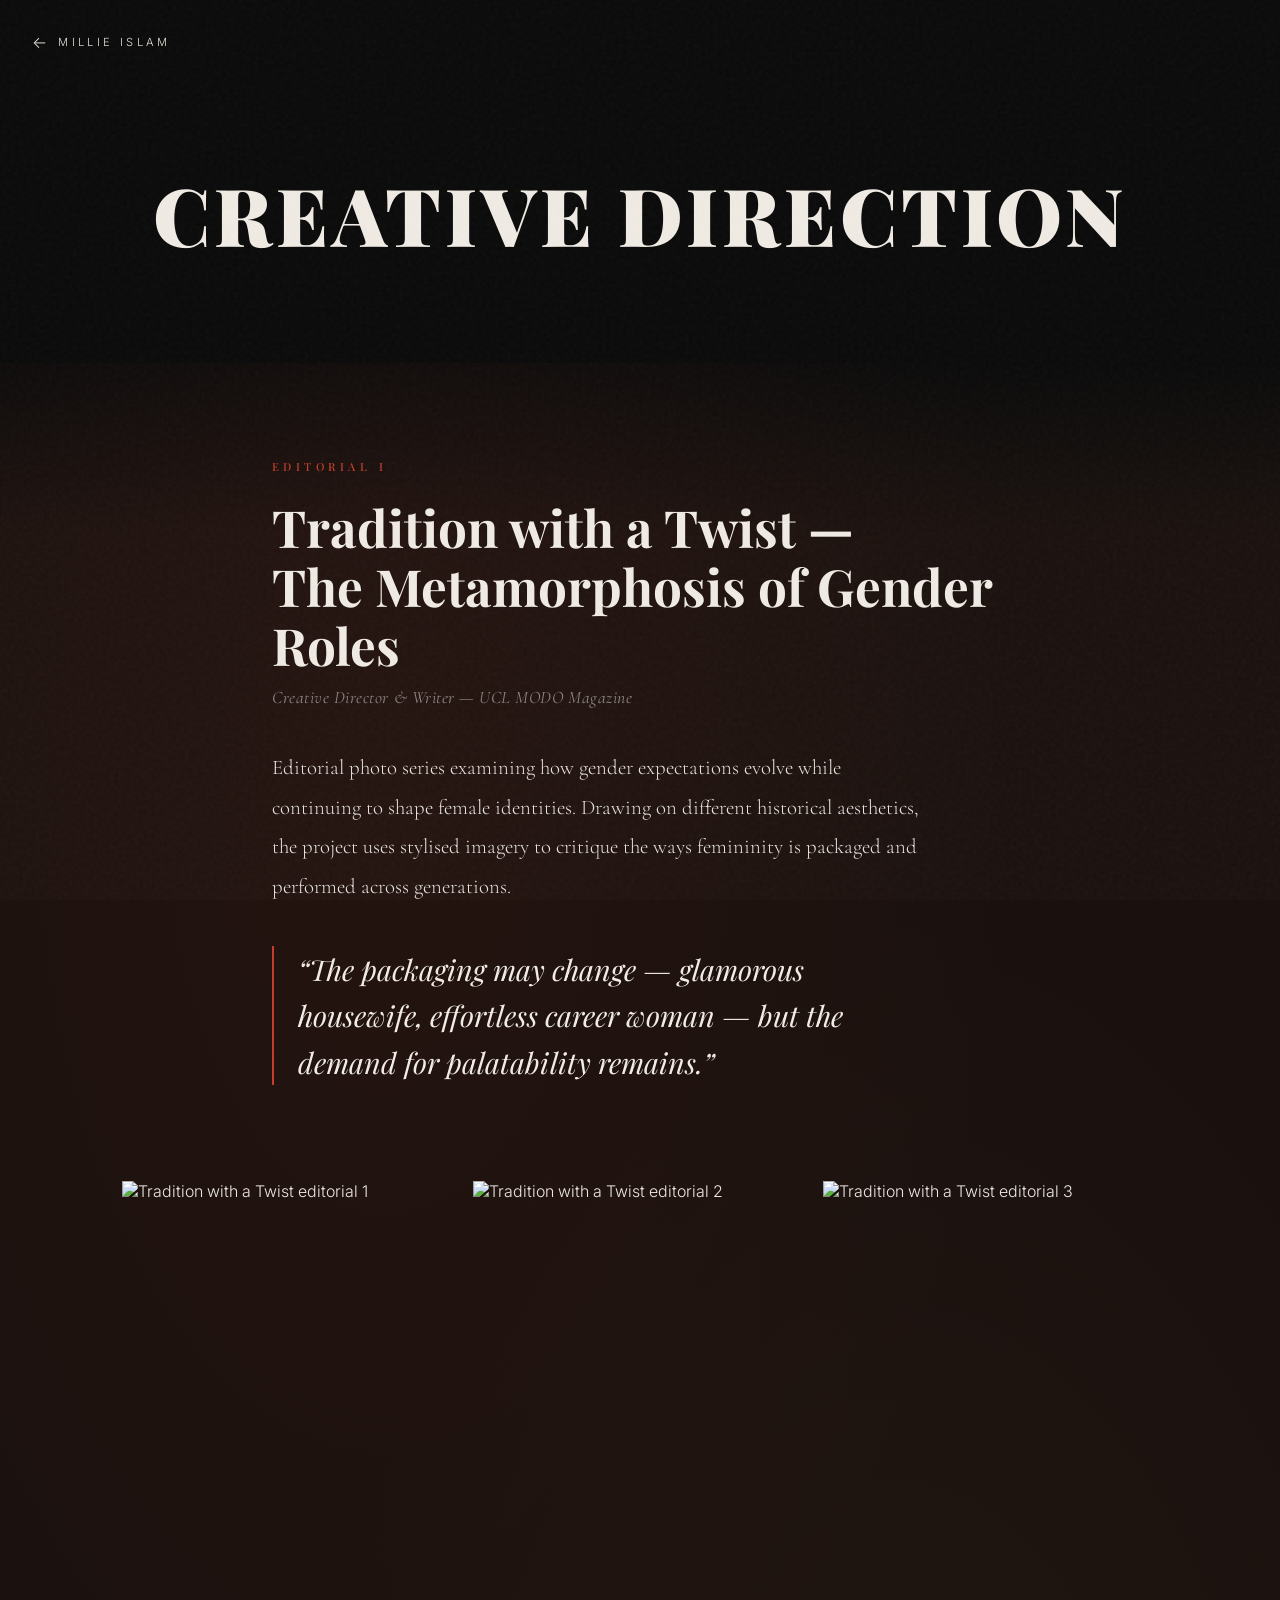
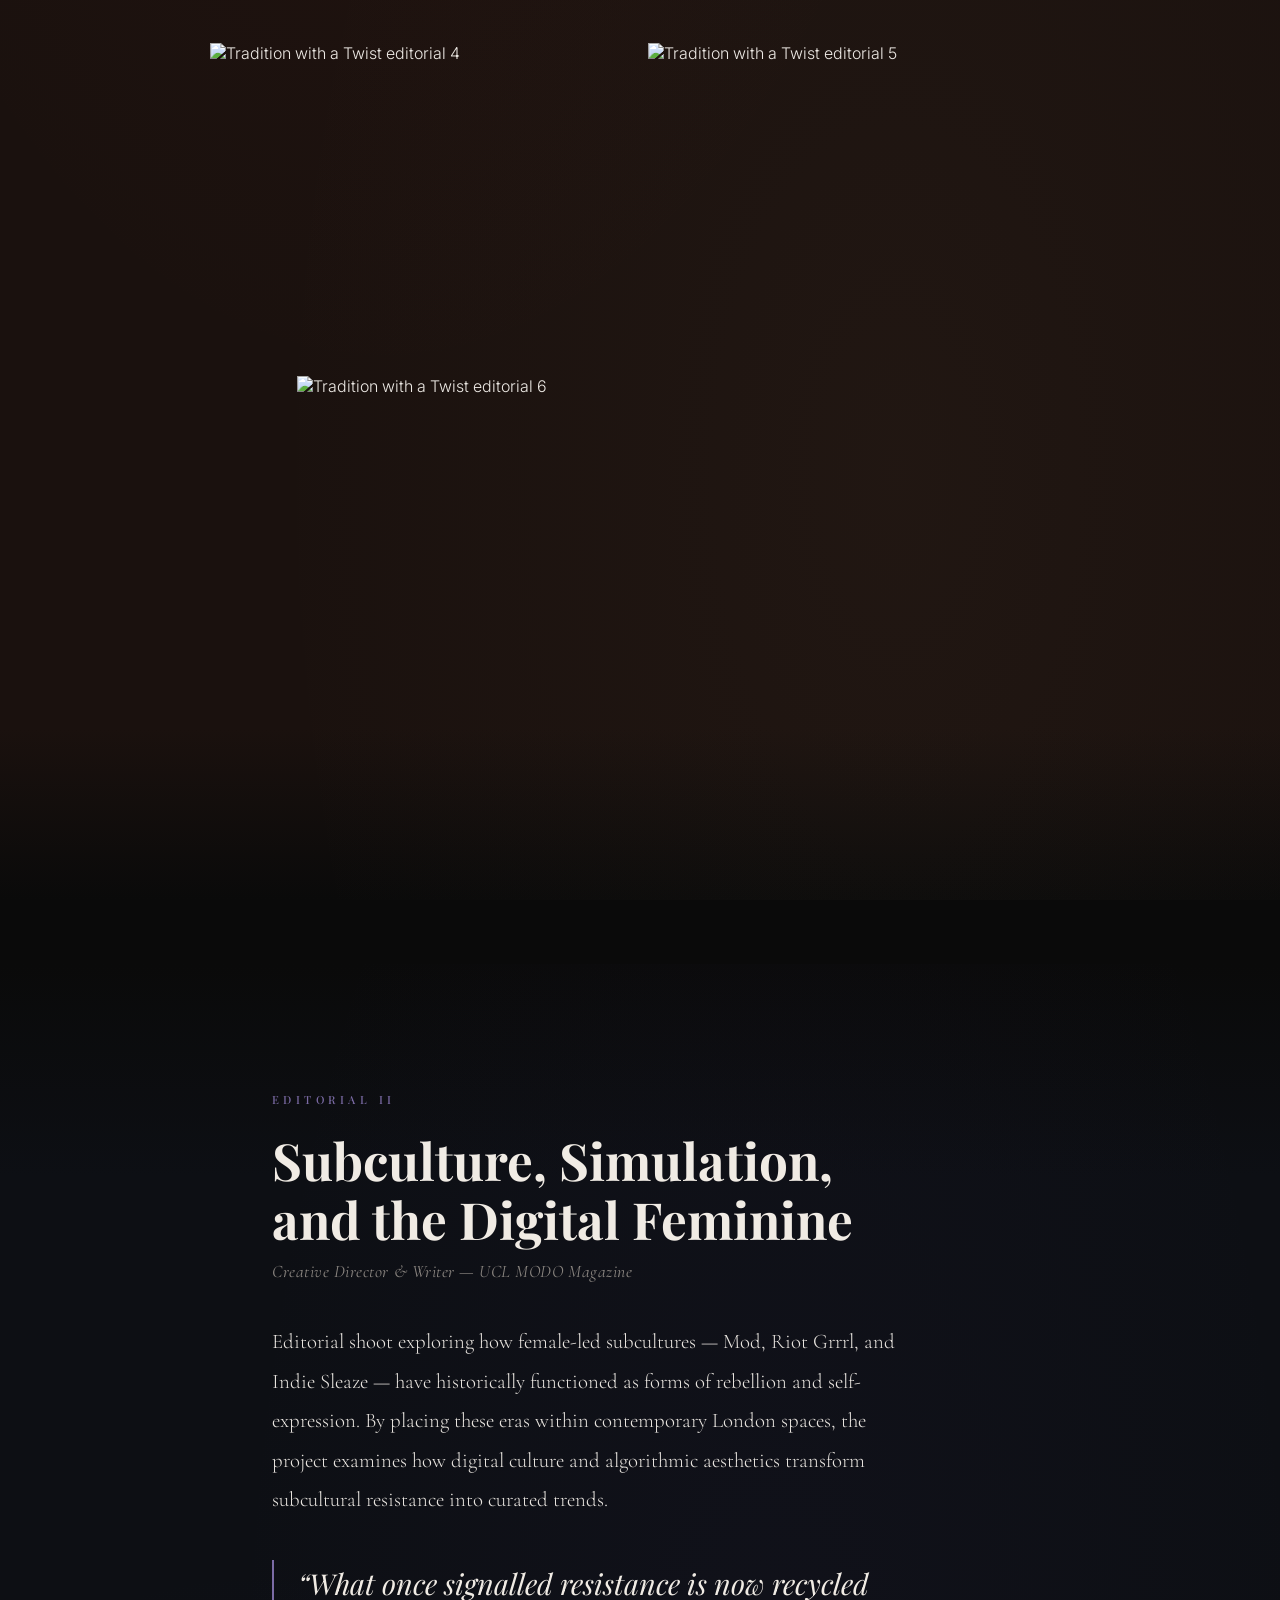
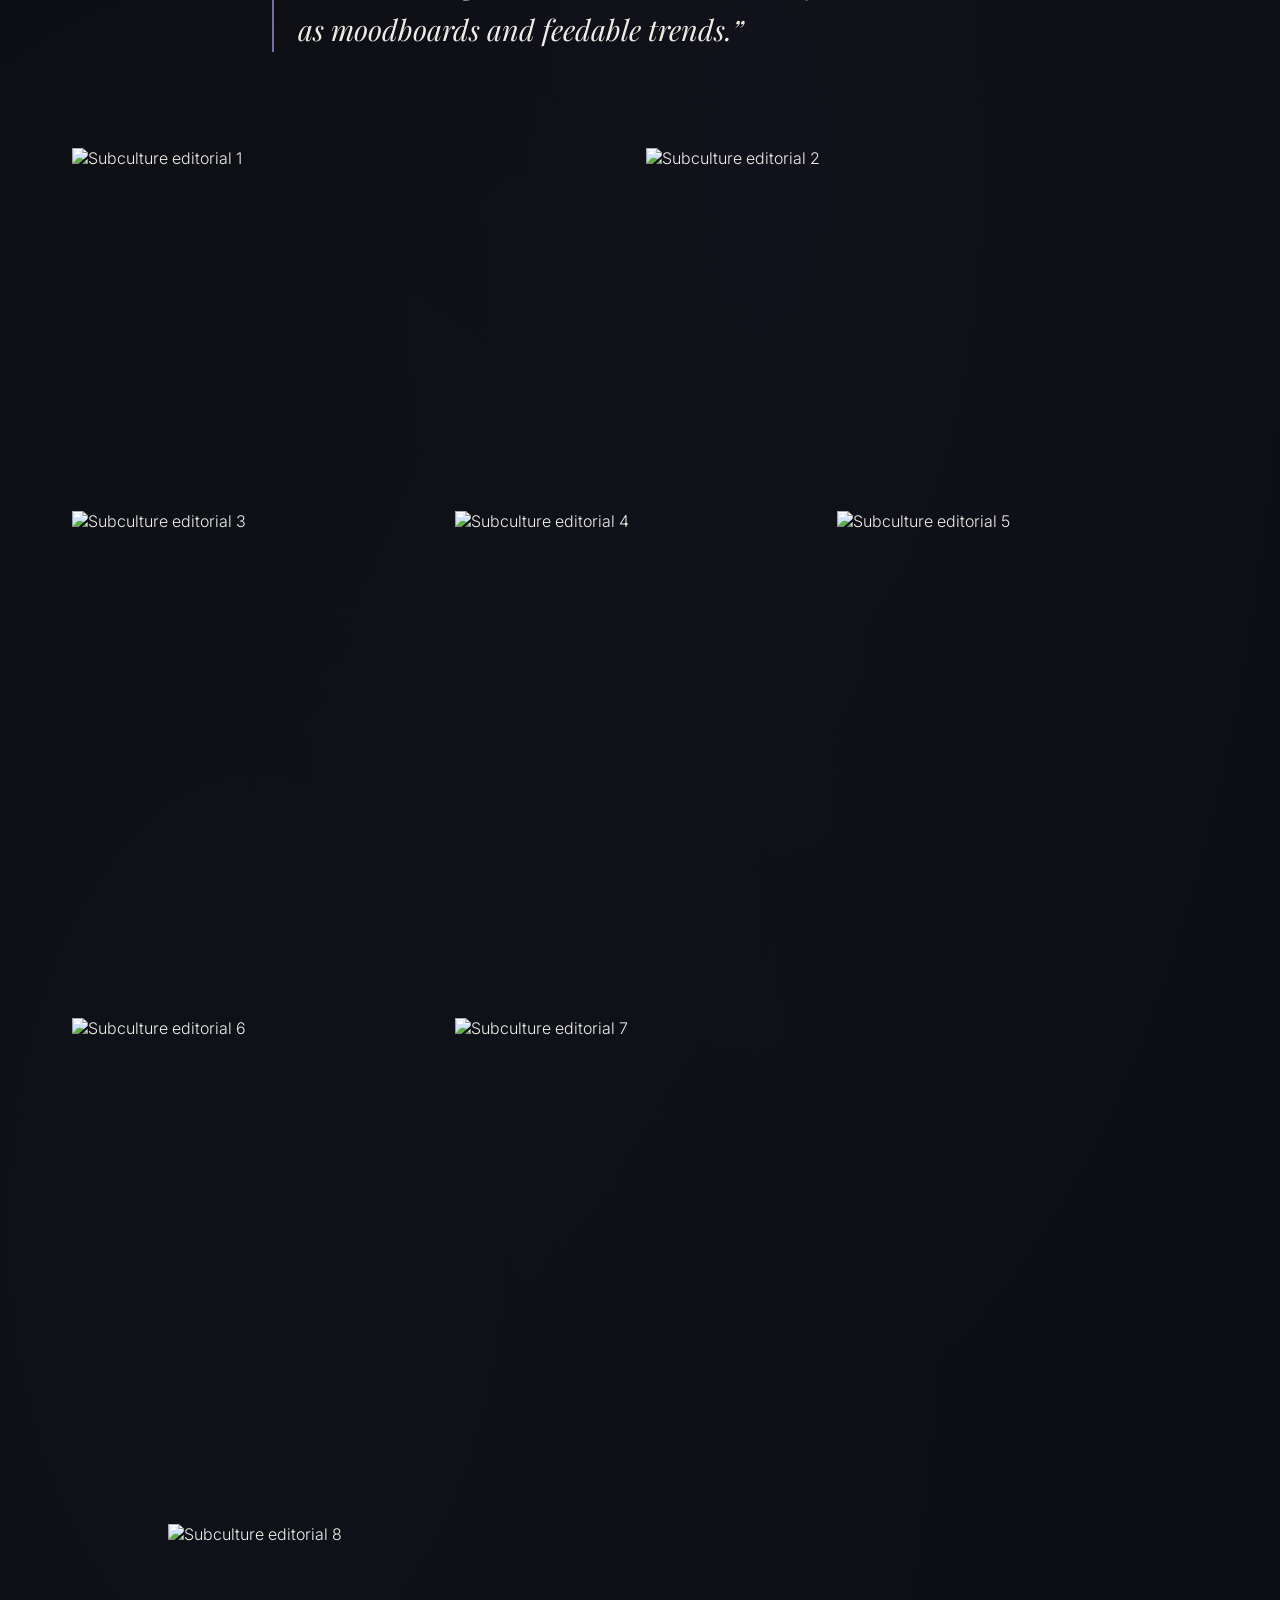
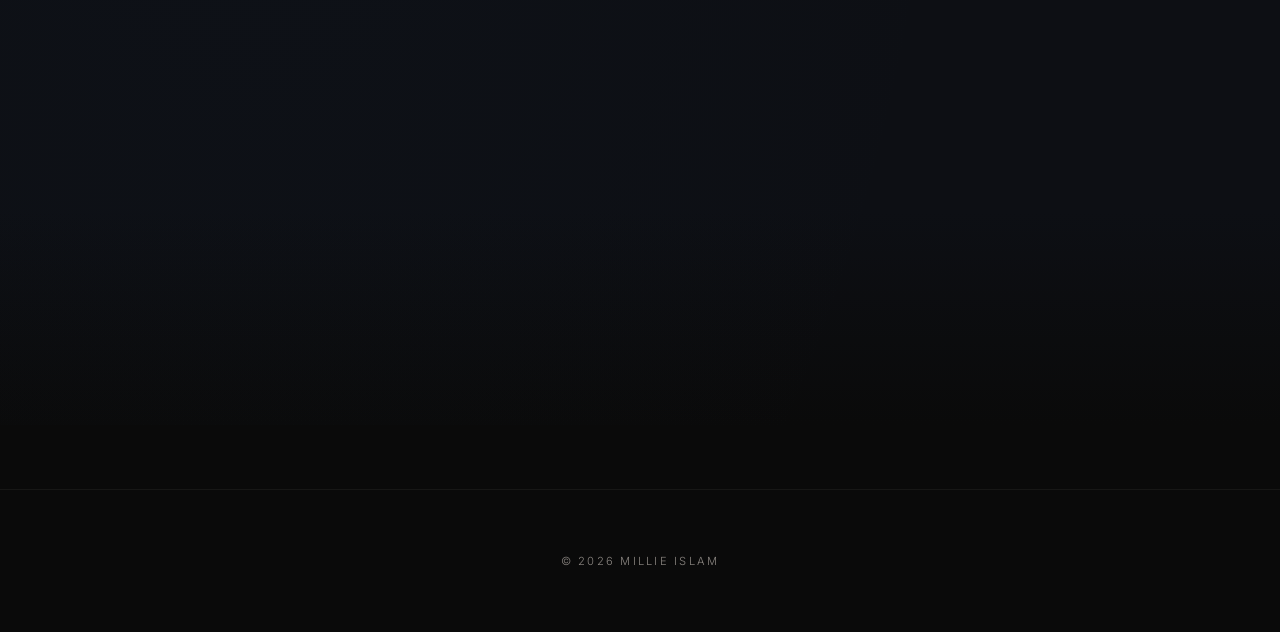
==== creative.html @ 7f994f47 "Add files via upload" ====
<!DOCTYPE html>
<html lang="en">
<head>
<meta charset="UTF-8">
<meta name="viewport" content="width=device-width, initial-scale=1.0">
<title>Creative Direction — Millie Islam</title>
<link href="https://fonts.googleapis.com/css2?family=Playfair+Display:ital,wght@0,400;0,700;0,900;1,400;1,700&family=Inter:wght@300;400;500&family=Cormorant+Garamond:ital,wght@0,300;0,400;0,600;1,300;1,400&display=swap" rel="stylesheet">
<style>
*, *::before, *::after { margin: 0; padding: 0; box-sizing: border-box; }

:root {
  --bg: #0a0a0a;
  --text: #e8e4df;
  --text-muted: #8a8580;
  --accent: #c43e2a;
  --cream: #f0ebe4;
}

body {
  background: var(--bg);
  color: var(--text);
  font-family: 'Inter', sans-serif;
  font-weight: 300;
  -webkit-font-smoothing: antialiased;
  overflow-x: hidden;
}

body::after {
  content: '';
  position: fixed;
  inset: 0;
  background-image: url("data:image/svg+xml,%3Csvg viewBox='0 0 256 256' xmlns='http://www.w3.org/2000/svg'%3E%3Cfilter id='n'%3E%3CfeTurbulence type='fractalNoise' baseFrequency='0.85' numOctaves='4' stitchTiles='stitch'/%3E%3C/filter%3E%3Crect width='100%25' height='100%25' filter='url(%23n)' opacity='0.04'/%3E%3C/svg%3E");
  pointer-events: none;
  z-index: 9999;
}

/* BACK NAV */
.back-nav {
  position: fixed;
  top: 2rem;
  left: 2rem;
  z-index: 100;
  mix-blend-mode: difference;
}

.back-nav a {
  font-size: 0.7rem;
  letter-spacing: 0.3em;
  text-transform: uppercase;
  color: var(--cream);
  text-decoration: none;
  transition: color 0.3s;
  display: flex;
  align-items: center;
  gap: 0.5rem;
}

.back-nav a:hover { color: var(--accent); }

.back-nav a::before { content: '←'; font-size: 1rem; }

/* PAGE HEADER */
.page-header {
  padding: 10rem 2rem 6rem;
  text-align: center;
}

.page-header h1 {
  font-family: 'Playfair Display', serif;
  font-size: clamp(2.5rem, 7vw, 5rem);
  font-weight: 900;
  text-transform: uppercase;
  letter-spacing: 0.05em;
  color: var(--cream);
}

/* ==================== */
/* SHOOT 1 — WARM TONES */
/* ==================== */
.shoot-1 {
  position: relative;
  background: linear-gradient(180deg, var(--bg) 0%, #1a110e 8%, #1a110e 92%, var(--bg) 100%);
  padding: 6rem 0;
}

.shoot-1::before {
  content: '';
  position: absolute;
  inset: 0;
  background: radial-gradient(ellipse at 30% 20%, rgba(196,62,42,0.06) 0%, transparent 50%),
              radial-gradient(ellipse at 70% 80%, rgba(200,160,120,0.04) 0%, transparent 50%);
  pointer-events: none;
}

.shoot-header {
  max-width: 800px;
  margin: 0 auto;
  padding: 0 2rem 4rem;
  position: relative;
}

.shoot-number {
  font-family: 'Playfair Display', serif;
  font-size: 0.7rem;
  letter-spacing: 0.4em;
  text-transform: uppercase;
  color: var(--accent);
  margin-bottom: 1.5rem;
  font-weight: 500;
}

.shoot-title {
  font-family: 'Playfair Display', serif;
  font-size: clamp(2rem, 5vw, 3.2rem);
  font-weight: 700;
  line-height: 1.15;
  color: var(--cream);
  margin-bottom: 0.8rem;
}

.shoot-subtitle {
  font-family: 'Cormorant Garamond', serif;
  font-size: 1.1rem;
  font-weight: 400;
  font-style: italic;
  color: var(--text-muted);
  margin-bottom: 2.5rem;
  letter-spacing: 0.03em;
}

.shoot-desc {
  font-family: 'Cormorant Garamond', serif;
  font-size: clamp(1.1rem, 1.8vw, 1.3rem);
  line-height: 1.9;
  font-weight: 300;
  color: var(--text);
  max-width: 650px;
}

.shoot-quote {
  font-family: 'Playfair Display', serif;
  font-size: clamp(1.3rem, 2.5vw, 1.8rem);
  font-style: italic;
  line-height: 1.6;
  color: var(--cream);
  max-width: 600px;
  margin-top: 2.5rem;
  padding-left: 1.5rem;
  border-left: 2px solid var(--accent);
}

/* SHOOT 1 GALLERY — editorial grid, warm feel */
.gallery-1 {
  max-width: 1100px;
  margin: 0 auto;
  padding: 2rem 2rem 0;
  display: grid;
  grid-template-columns: repeat(12, 1fr);
  grid-template-rows: auto;
  gap: 1rem;
  position: relative;
}

.gallery-1 .img-wrap {
  overflow: hidden;
  position: relative;
}

.gallery-1 .img-wrap img {
  width: 100%;
  height: 100%;
  object-fit: cover;
  display: block;
  filter: contrast(1.05) saturate(0.9);
  transition: transform 0.8s cubic-bezier(0.16, 1, 0.3, 1);
}

.gallery-1 .img-wrap:hover img {
  transform: scale(1.03);
}

/* 3-2-1 layout: top row 3 images, middle 2, bottom 1 full width */
.gallery-1 .g1-1 { grid-column: 1 / 5; grid-row: 1; aspect-ratio: 3/4; }
.gallery-1 .g1-2 { grid-column: 5 / 9; grid-row: 1; aspect-ratio: 3/4; }
.gallery-1 .g1-3 { grid-column: 9 / 13; grid-row: 1; aspect-ratio: 3/4; }
.gallery-1 .g1-4 { grid-column: 2 / 7; grid-row: 2; aspect-ratio: 4/3; }
.gallery-1 .g1-5 { grid-column: 7 / 12; grid-row: 2; aspect-ratio: 4/3; }
.gallery-1 .g1-6 { grid-column: 3 / 11; grid-row: 3; aspect-ratio: 16/10; }


/* ====================== */
/* SHOOT 2 — COOL/STREET */
/* ====================== */
.shoot-2 {
  position: relative;
  background: linear-gradient(180deg, var(--bg) 0%, #0d0f14 8%, #0d0f14 92%, var(--bg) 100%);
  padding: 8rem 0 6rem;
  margin-top: 4rem;
}

.shoot-2::before {
  content: '';
  position: absolute;
  inset: 0;
  background: radial-gradient(ellipse at 60% 30%, rgba(80,60,140,0.05) 0%, transparent 50%),
              radial-gradient(ellipse at 20% 70%, rgba(40,80,120,0.04) 0%, transparent 50%);
  pointer-events: none;
}

.shoot-2 .shoot-number { color: #7b6ba5; }
.shoot-2 .shoot-quote { border-left-color: #7b6ba5; }

/* SHOOT 2 GALLERY — urban cinematic grid */
.gallery-2 {
  max-width: 1200px;
  margin: 0 auto;
  padding: 2rem 2rem 0;
  display: grid;
  grid-template-columns: repeat(12, 1fr);
  gap: 0.75rem;
  position: relative;
}

.gallery-2 .img-wrap {
  overflow: hidden;
  position: relative;
}

.gallery-2 .img-wrap img {
  width: 100%;
  height: 100%;
  object-fit: cover;
  display: block;
  filter: contrast(1.1) saturate(0.85);
  transition: transform 0.8s cubic-bezier(0.16, 1, 0.3, 1), filter 0.5s;
}

.gallery-2 .img-wrap:hover img {
  transform: scale(1.03);
  filter: contrast(1.1) saturate(1);
}

/* Complex cinematic layout for 8 images */
.gallery-2 .g2-1 { grid-column: 1 / 7; grid-row: 1; aspect-ratio: 16/10; }
.gallery-2 .g2-2 { grid-column: 7 / 13; grid-row: 1; aspect-ratio: 16/10; }
.gallery-2 .g2-3 { grid-column: 1 / 5; grid-row: 2; aspect-ratio: 3/4; }
.gallery-2 .g2-4 { grid-column: 5 / 9; grid-row: 2; aspect-ratio: 3/4; }
.gallery-2 .g2-5 { grid-column: 9 / 13; grid-row: 2; aspect-ratio: 3/4; }
.gallery-2 .g2-6 { grid-column: 1 / 5; grid-row: 3; aspect-ratio: 3/4; }
.gallery-2 .g2-7 { grid-column: 5 / 13; grid-row: 3; aspect-ratio: 16/9; }
.gallery-2 .g2-8 { grid-column: 2 / 12; grid-row: 4; aspect-ratio: 21/9; }


/* FOOTER */
.footer {
  text-align: center;
  padding: 4rem 2rem;
  font-size: 0.7rem;
  letter-spacing: 0.2em;
  text-transform: uppercase;
  color: var(--text-muted);
  border-top: 1px solid rgba(232,228,223,0.06);
  margin-top: 4rem;
}

.footer a { color: var(--text-muted); text-decoration: none; }

/* RESPONSIVE */
@media (max-width: 768px) {
  .gallery-1 {
    grid-template-columns: 1fr 1fr;
    gap: 0.5rem;
  }
  .gallery-1 .g1-1 { grid-column: 1; grid-row: 1; }
  .gallery-1 .g1-2 { grid-column: 2; grid-row: 1; }
  .gallery-1 .g1-3 { grid-column: 1 / 3; grid-row: 2; aspect-ratio: 16/10; }
  .gallery-1 .g1-4 { grid-column: 1; grid-row: 3; }
  .gallery-1 .g1-5 { grid-column: 2; grid-row: 3; }
  .gallery-1 .g1-6 { grid-column: 1 / 3; grid-row: 4; }

  .gallery-2 {
    grid-template-columns: 1fr 1fr;
    gap: 0.5rem;
  }
  .gallery-2 .g2-1 { grid-column: 1 / 3; grid-row: 1; }
  .gallery-2 .g2-2 { grid-column: 1 / 3; grid-row: 2; }
  .gallery-2 .g2-3 { grid-column: 1; grid-row: 3; }
  .gallery-2 .g2-4 { grid-column: 2; grid-row: 3; }
  .gallery-2 .g2-5 { grid-column: 1; grid-row: 4; }
  .gallery-2 .g2-6 { grid-column: 2; grid-row: 4; }
  .gallery-2 .g2-7 { grid-column: 1 / 3; grid-row: 5; }
  .gallery-2 .g2-8 { grid-column: 1 / 3; grid-row: 6; }

  .page-header { padding: 7rem 1.5rem 4rem; }
  .shoot-header { padding: 0 1.5rem 3rem; }
}
</style>
</head>
<body>

<nav class="back-nav">
  <a href="index.html">Millie Islam</a>
</nav>

<section class="page-header">
  <h1>Creative Direction</h1>
</section>

<!-- ==================== SHOOT 1 ==================== -->
<section class="shoot-1">
  <div class="shoot-header">
    <div class="shoot-number">Editorial I</div>
    <h2 class="shoot-title">Tradition with a Twist &mdash;<br>The Metamorphosis of Gender Roles</h2>
    <div class="shoot-subtitle">Creative Director &amp; Writer &mdash; UCL MODO Magazine</div>
    <p class="shoot-desc">
      Editorial photo series examining how gender expectations evolve while continuing 
      to shape female identities. Drawing on different historical aesthetics, the project 
      uses stylised imagery to critique the ways femininity is packaged and performed 
      across generations.
    </p>
    <p class="shoot-quote">
      &ldquo;The packaging may change &mdash; glamorous housewife, effortless career woman &mdash; 
      but the demand for palatability remains.&rdquo;
    </p>
  </div>

  <div class="gallery-1">
    <div class="img-wrap g1-1"><img src="images/shoot1_1.jpg" alt="Tradition with a Twist editorial 1"></div>
    <div class="img-wrap g1-2"><img src="images/shoot1_2.jpg" alt="Tradition with a Twist editorial 2"></div>
    <div class="img-wrap g1-3"><img src="images/shoot1_3.jpg" alt="Tradition with a Twist editorial 3"></div>
    <div class="img-wrap g1-4"><img src="images/shoot1_4.jpg" alt="Tradition with a Twist editorial 4"></div>
    <div class="img-wrap g1-5"><img src="images/shoot1_5.jpg" alt="Tradition with a Twist editorial 5"></div>
    <div class="img-wrap g1-6"><img src="images/shoot1_6.jpg" alt="Tradition with a Twist editorial 6"></div>
  </div>
</section>

<!-- ==================== SHOOT 2 ==================== -->
<section class="shoot-2">
  <div class="shoot-header">
    <div class="shoot-number">Editorial II</div>
    <h2 class="shoot-title">Subculture, Simulation,<br>and the Digital Feminine</h2>
    <div class="shoot-subtitle">Creative Director &amp; Writer &mdash; UCL MODO Magazine</div>
    <p class="shoot-desc">
      Editorial shoot exploring how female-led subcultures &mdash; Mod, Riot Grrrl, and 
      Indie Sleaze &mdash; have historically functioned as forms of rebellion and self-expression. 
      By placing these eras within contemporary London spaces, the project examines how 
      digital culture and algorithmic aesthetics transform subcultural resistance into 
      curated trends.
    </p>
    <p class="shoot-quote">
      &ldquo;What once signalled resistance is now recycled as moodboards and feedable trends.&rdquo;
    </p>
  </div>

  <div class="gallery-2">
    <div class="img-wrap g2-1"><img src="images/shoot2_1.jpg" alt="Subculture editorial 1"></div>
    <div class="img-wrap g2-2"><img src="images/shoot2_2.jpg" alt="Subculture editorial 2"></div>
    <div class="img-wrap g2-3"><img src="images/shoot2_3.jpg" alt="Subculture editorial 3"></div>
    <div class="img-wrap g2-4"><img src="images/shoot2_4.jpg" alt="Subculture editorial 4"></div>
    <div class="img-wrap g2-5"><img src="images/shoot2_5.jpg" alt="Subculture editorial 5"></div>
    <div class="img-wrap g2-6"><img src="images/shoot2_6.jpg" alt="Subculture editorial 6"></div>
    <div class="img-wrap g2-7"><img src="images/shoot2_7.jpg" alt="Subculture editorial 7"></div>
    <div class="img-wrap g2-8"><img src="images/shoot2_8.jpg" alt="Subculture editorial 8"></div>
  </div>
</section>

<footer class="footer">
  <a href="index.html">&copy; 2026 Millie Islam</a>
</footer>

</body>
</html>
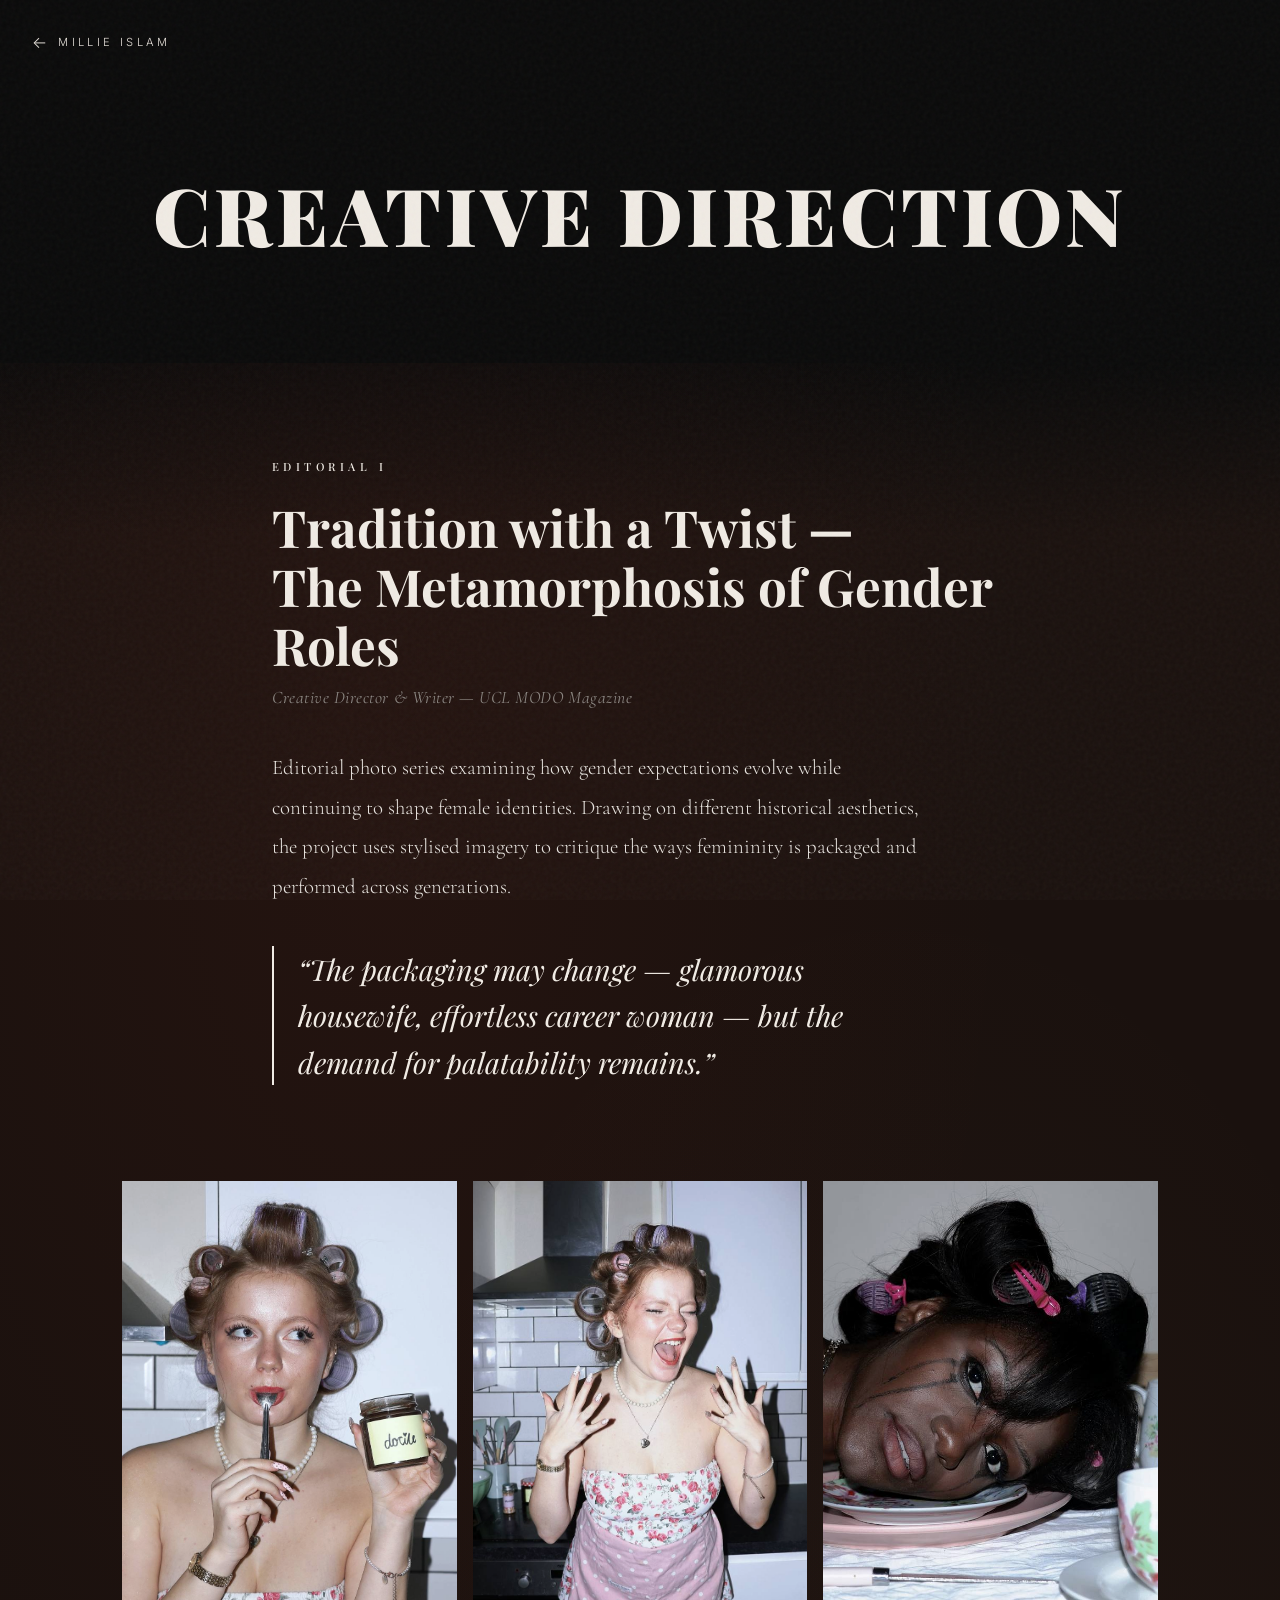
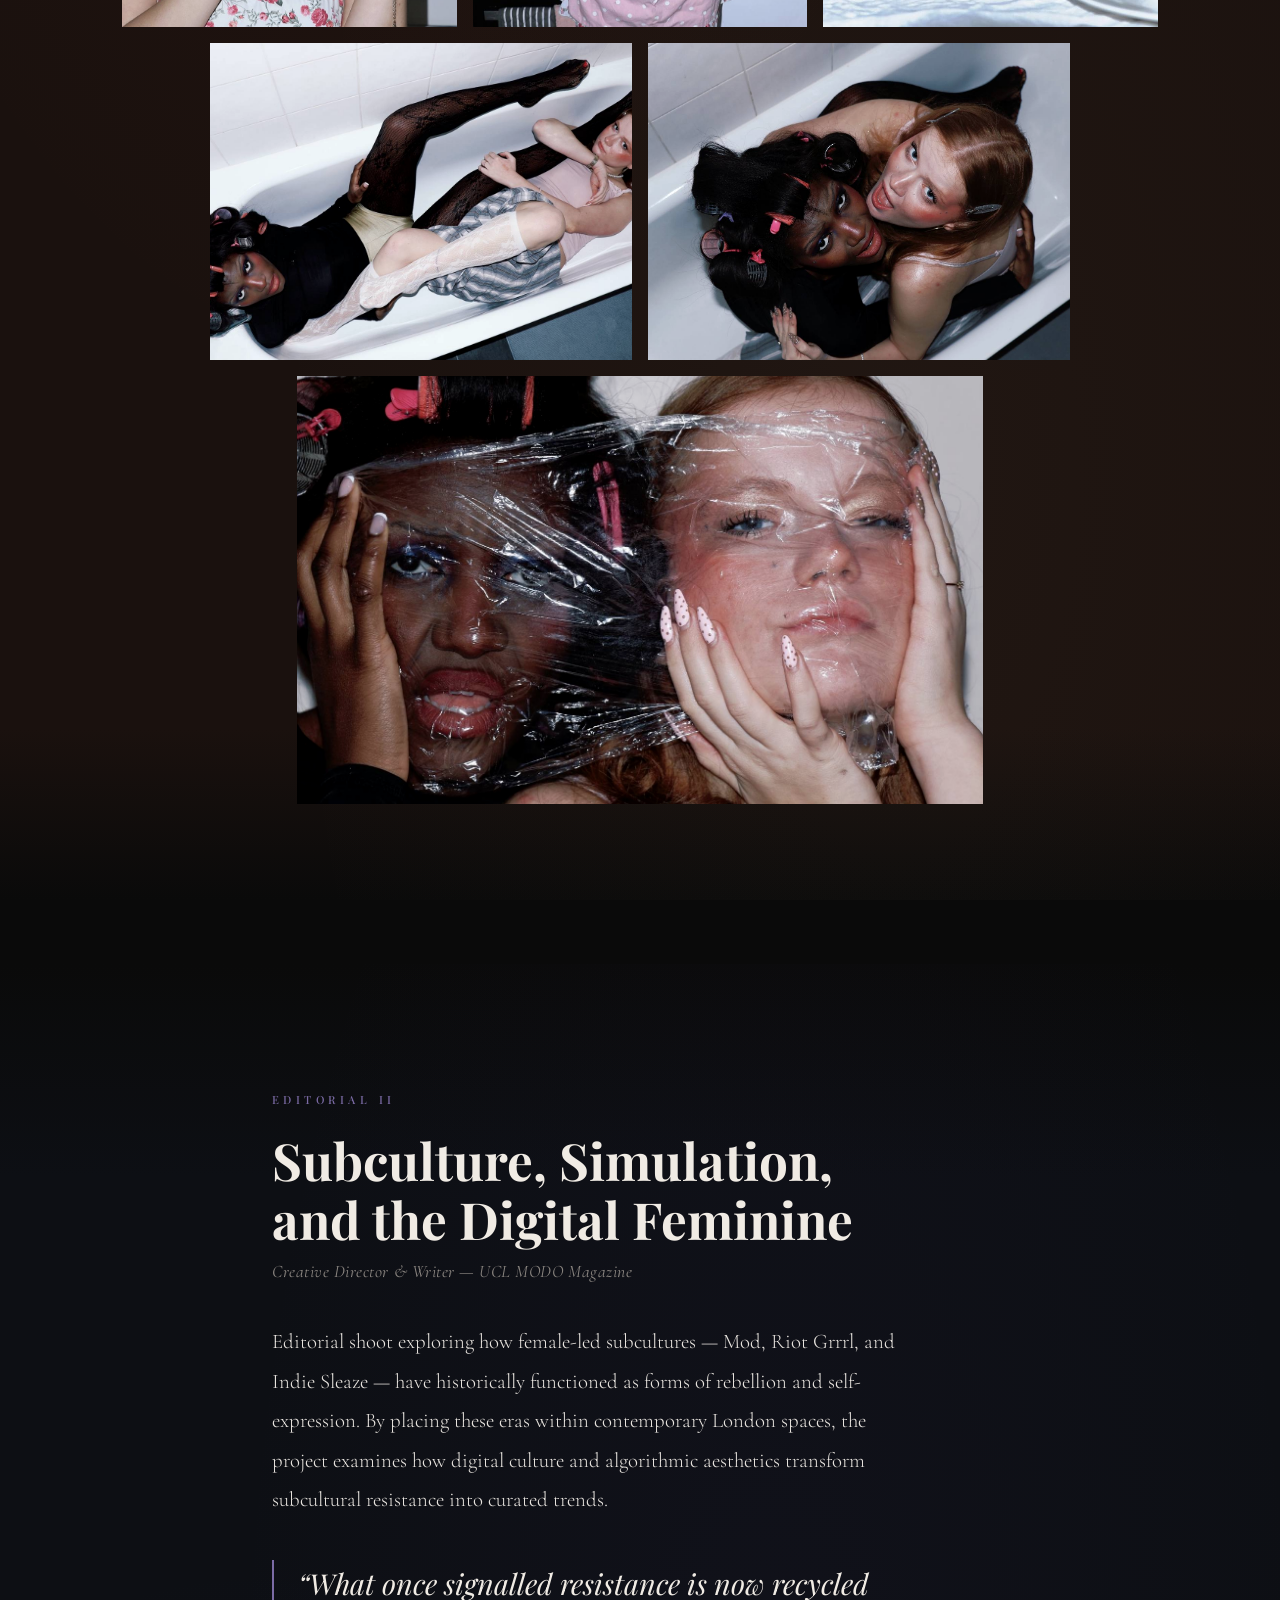
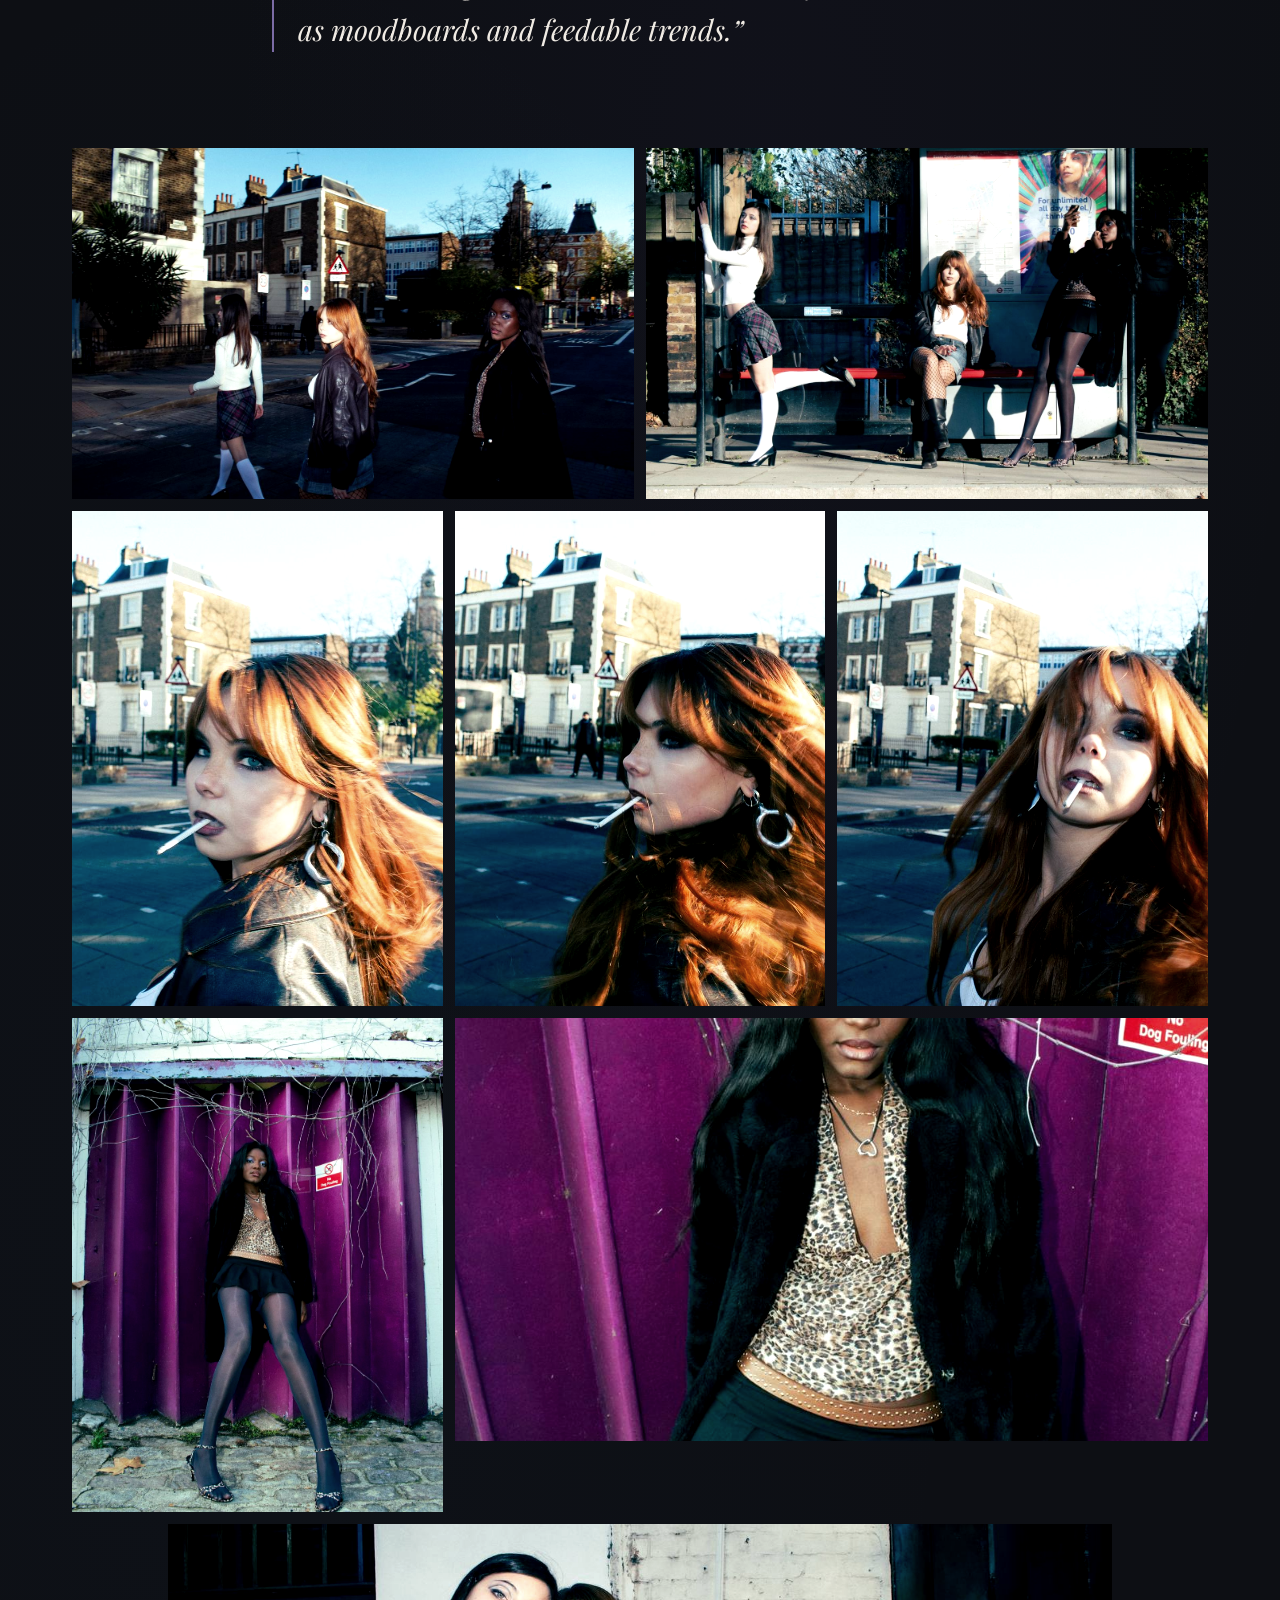
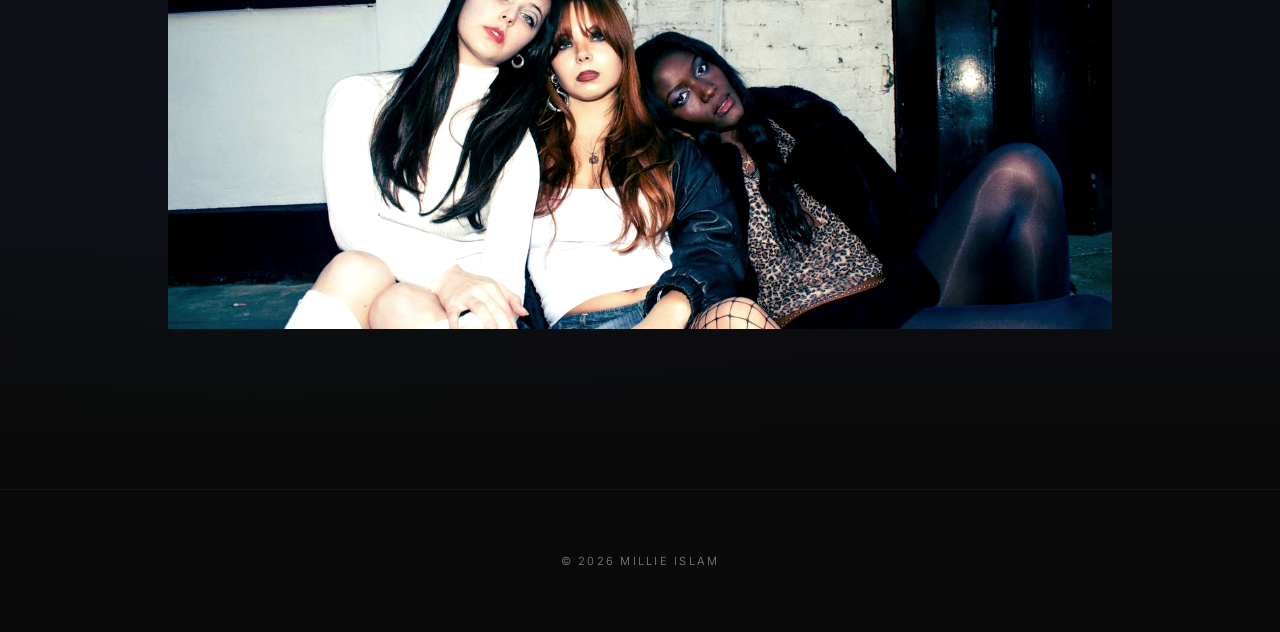
==== commit 64457847: "Make orange text white" ====
--- a/creative.html
+++ b/creative.html
@@ -12,7 +12,7 @@
   --bg: #0a0a0a;
   --text: #e8e4df;
   --text-muted: #8a8580;
-  --accent: #c43e2a;
+  --accent: #f0ebe4;
   --cream: #f0ebe4;
 }
 
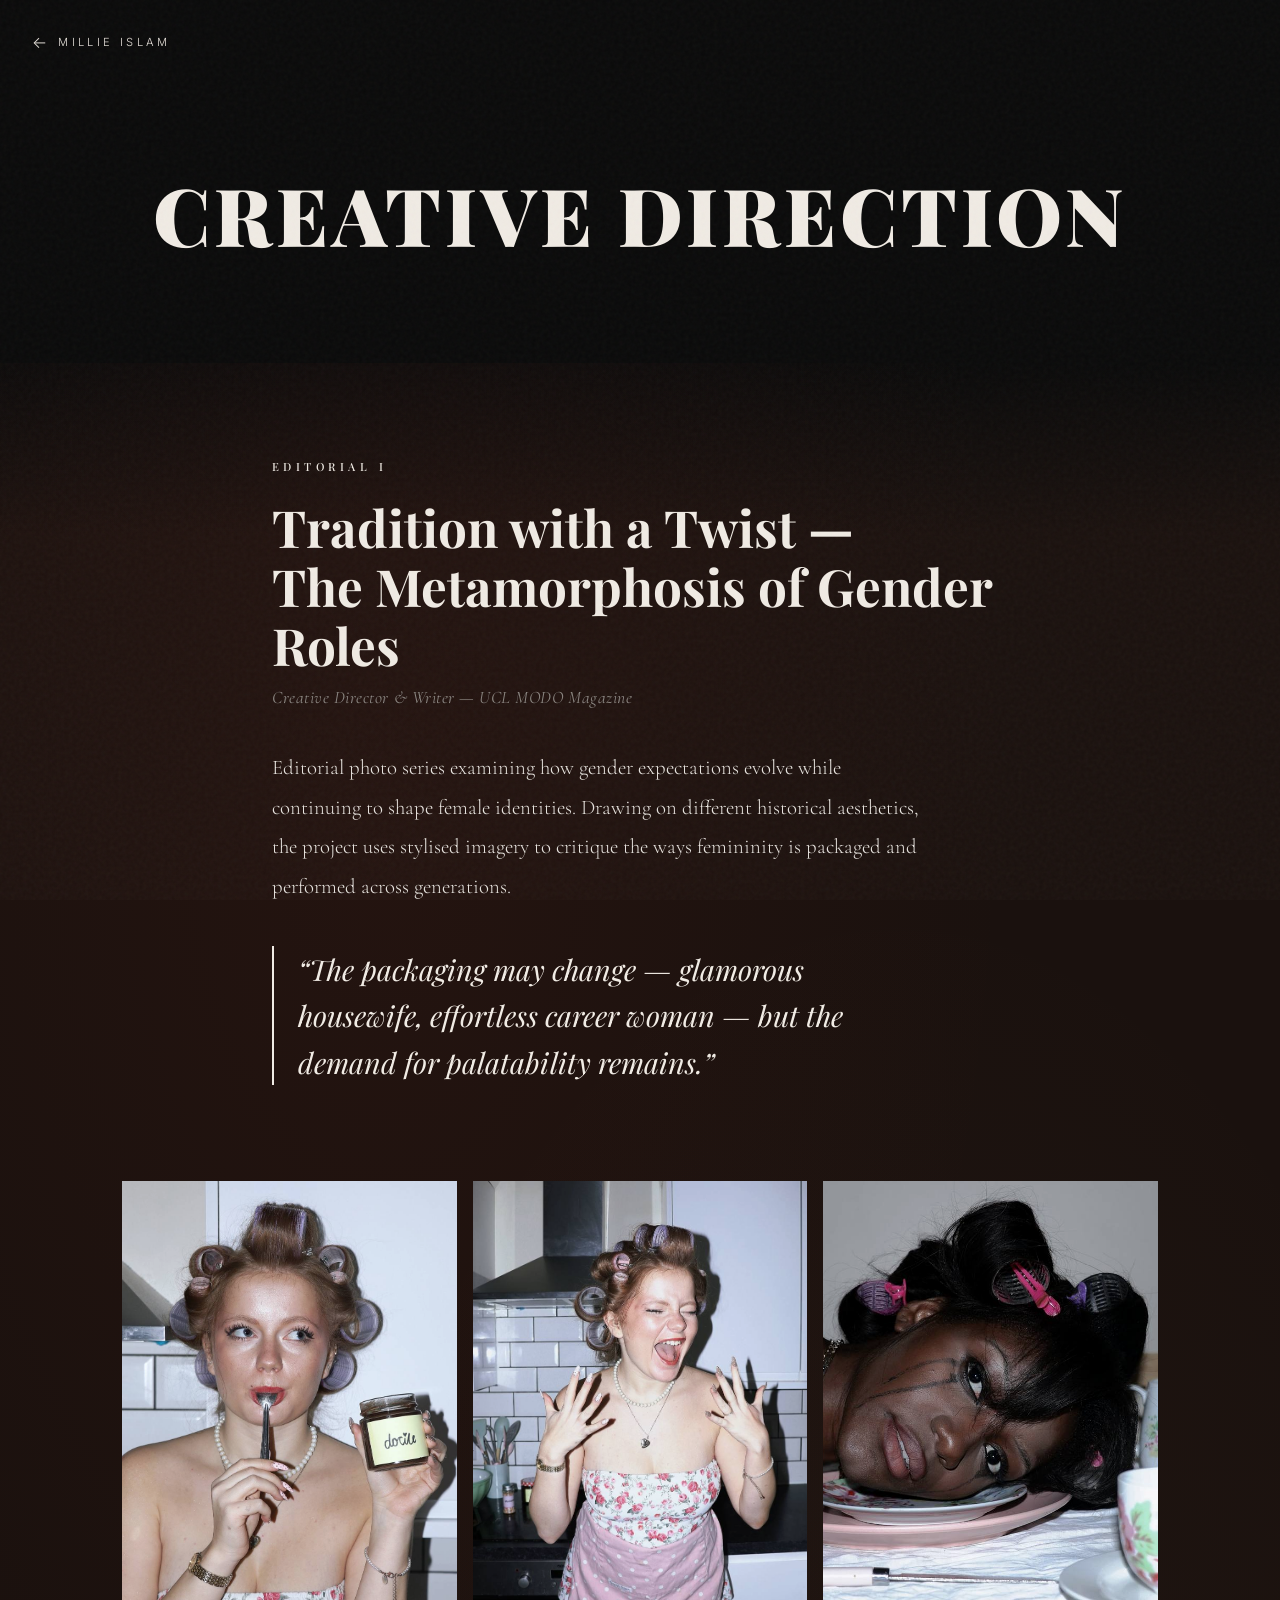
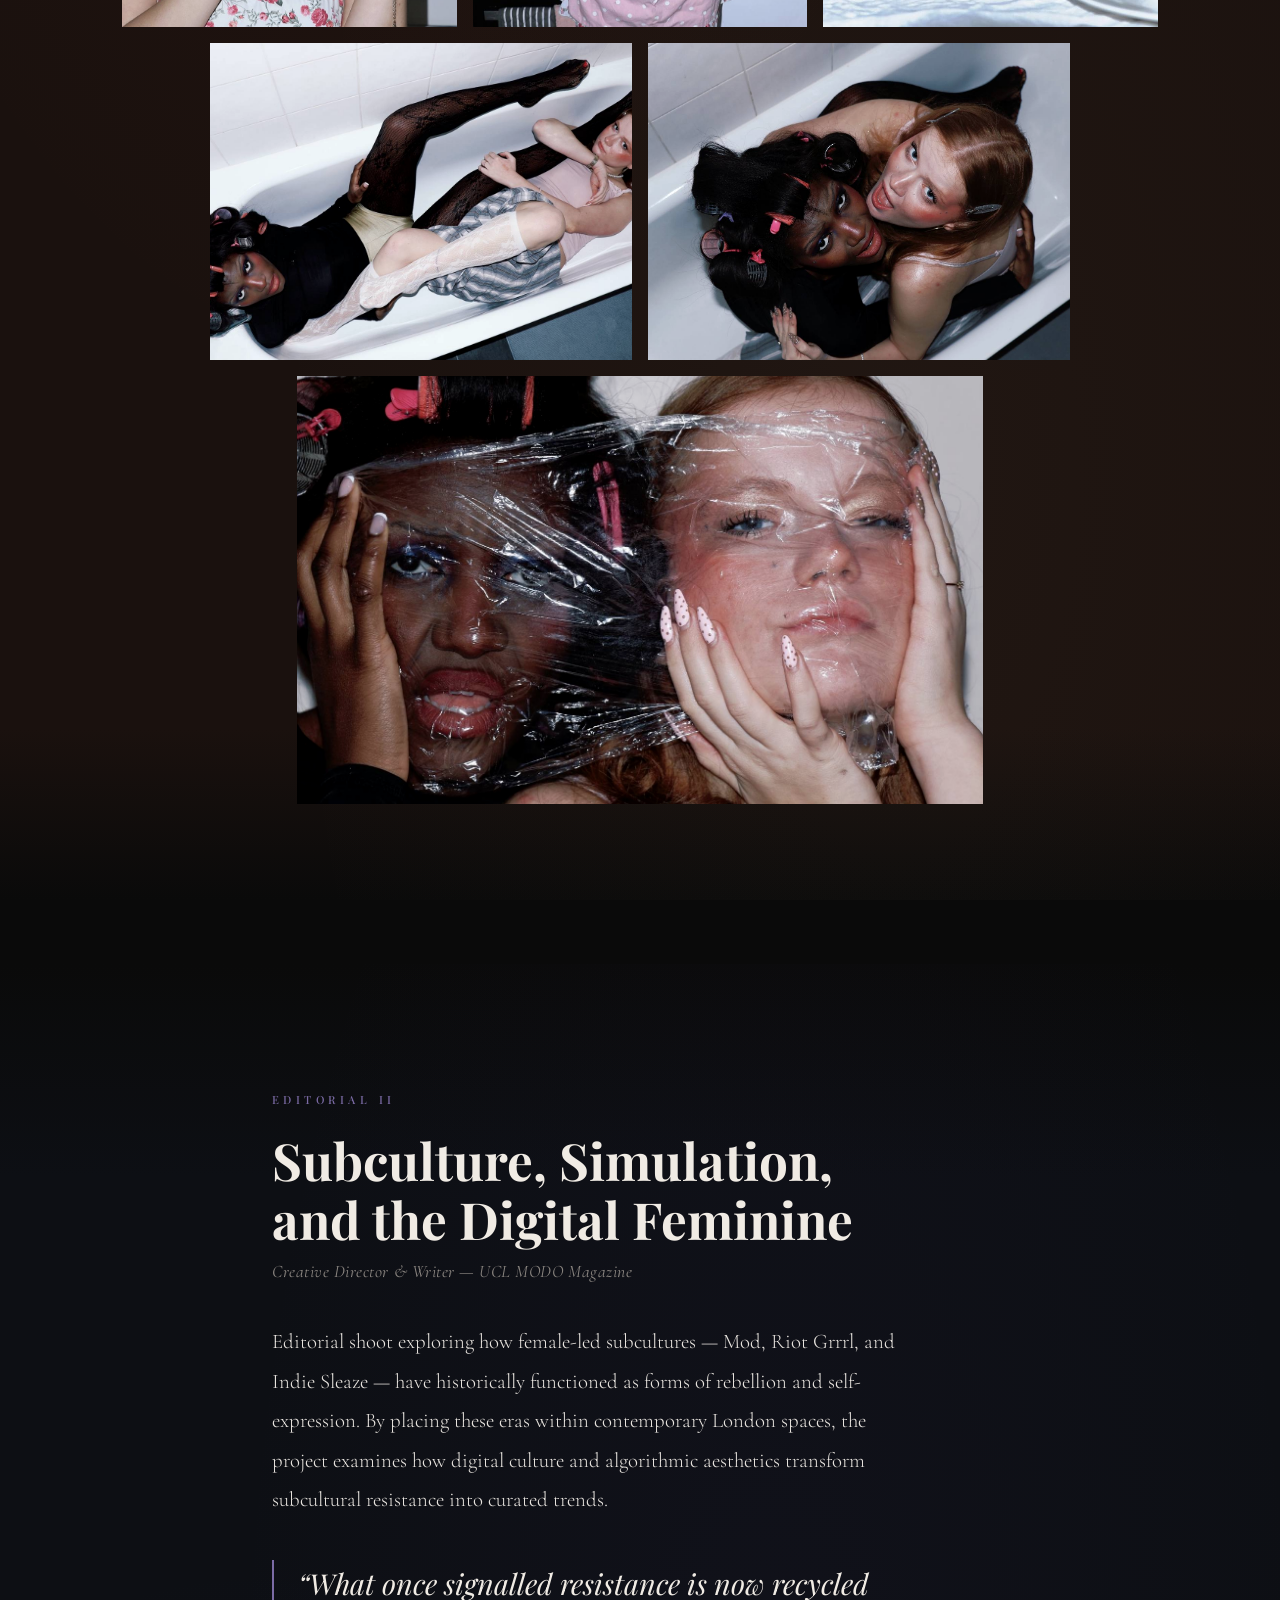
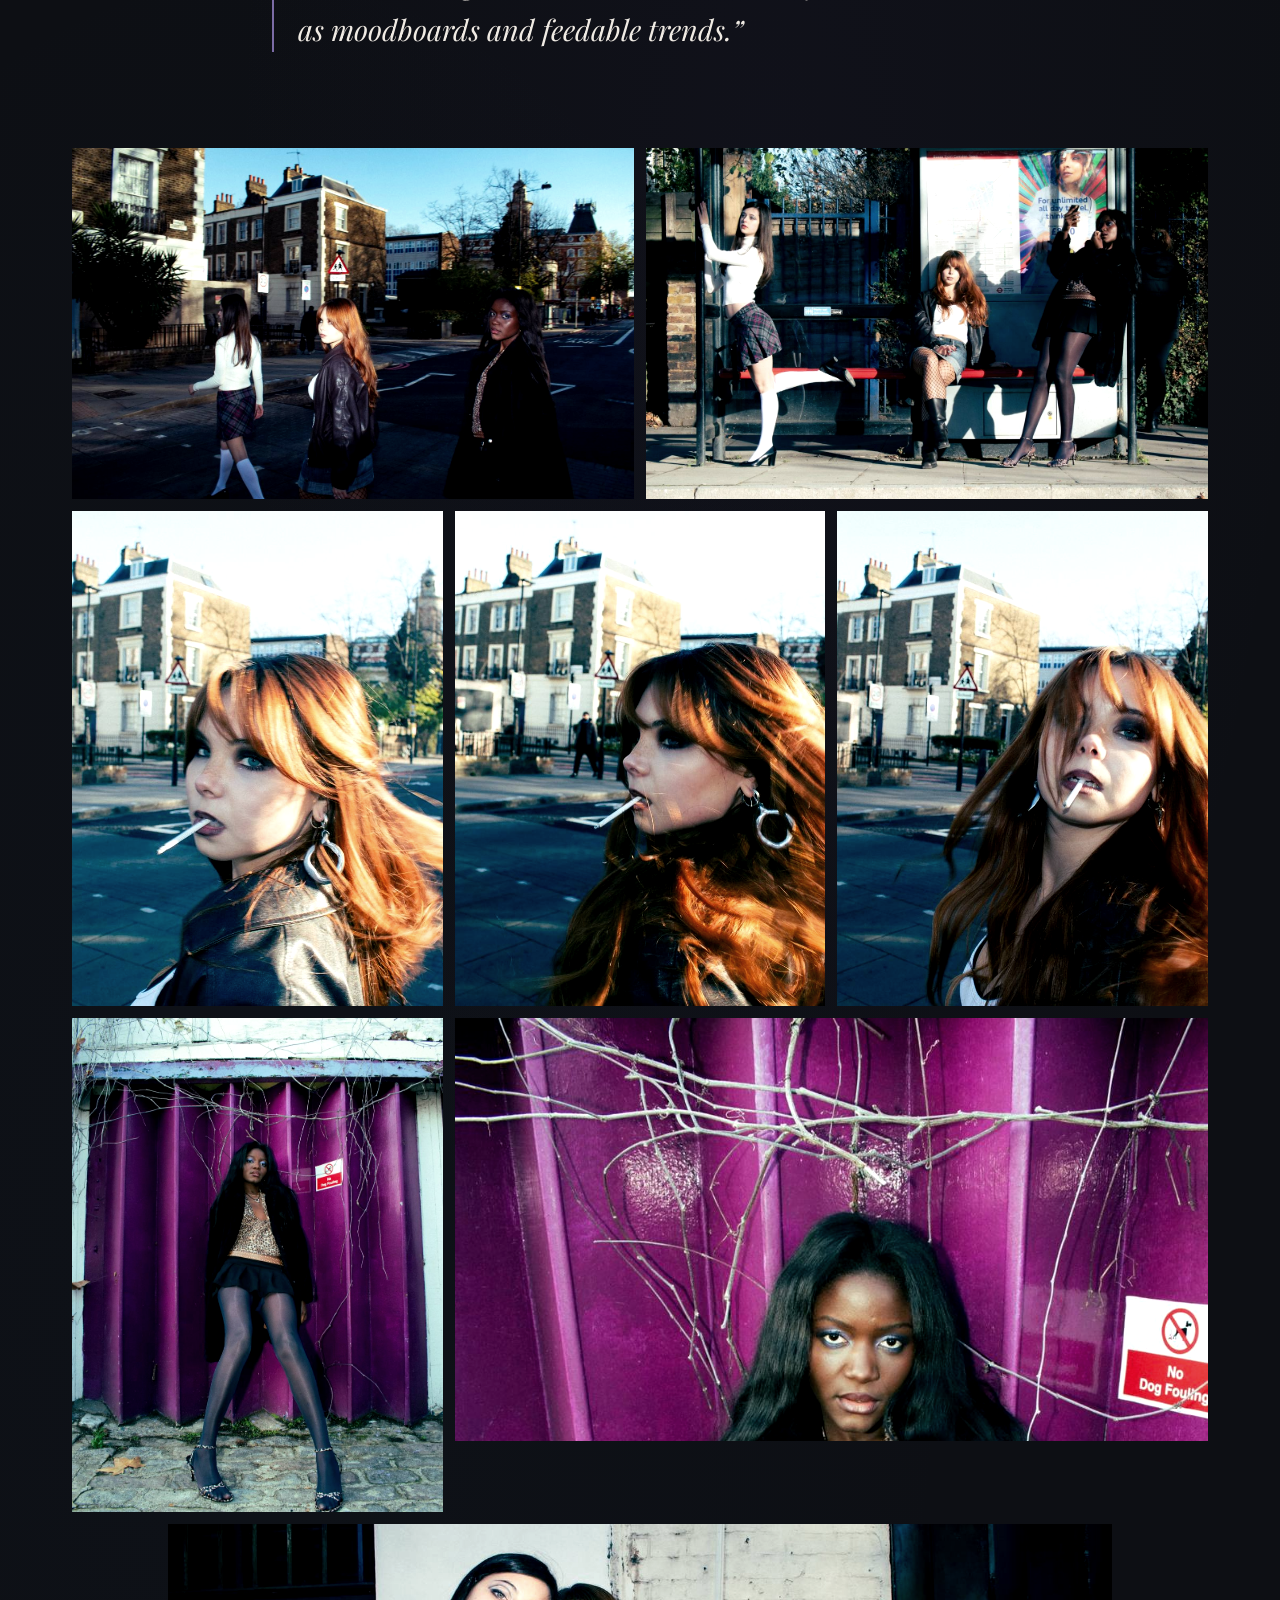
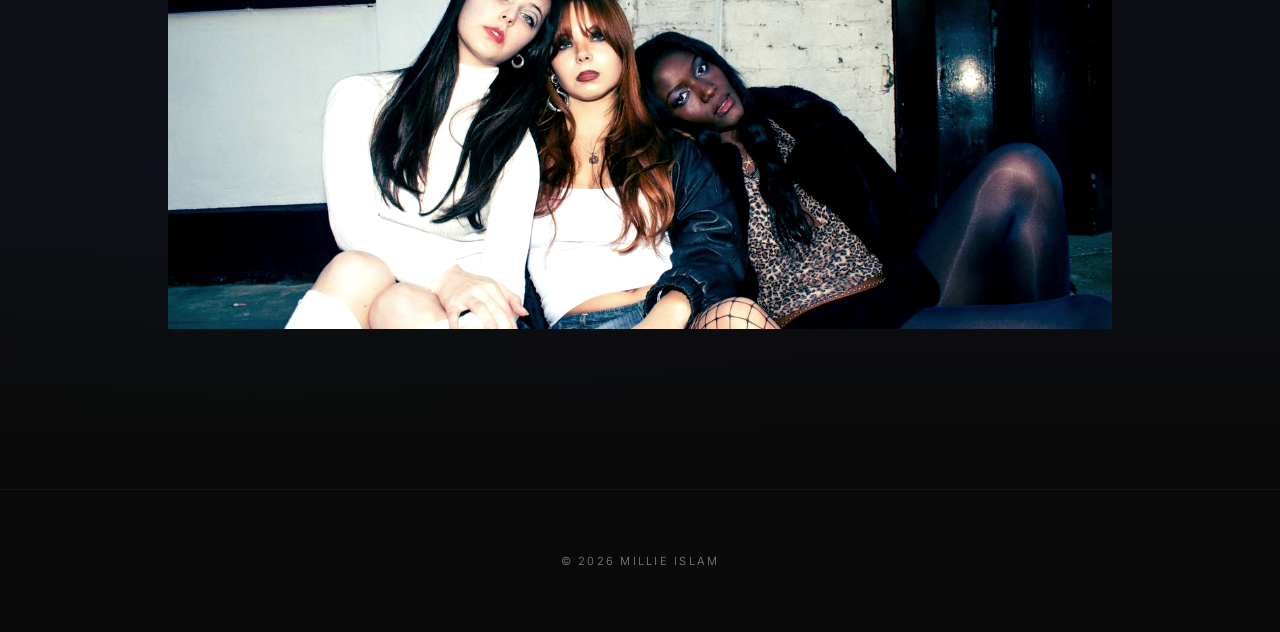
==== commit b33d0f16: "Make Lovett visible" ====
--- a/creative.html
+++ b/creative.html
@@ -359,7 +359,7 @@
     <div class="img-wrap g2-4"><img src="images/shoot2_4.jpg" alt="Subculture editorial 4"></div>
     <div class="img-wrap g2-5"><img src="images/shoot2_5.jpg" alt="Subculture editorial 5"></div>
     <div class="img-wrap g2-6"><img src="images/shoot2_6.jpg" alt="Subculture editorial 6"></div>
-    <div class="img-wrap g2-7"><img src="images/shoot2_7.jpg" alt="Subculture editorial 7"></div>
+    <div class="img-wrap g2-7"><img src="images/shoot2_7.jpg" alt="Subculture editorial 7" style="object-position: center top;"></div>
     <div class="img-wrap g2-8"><img src="images/shoot2_8.jpg" alt="Subculture editorial 8"></div>
   </div>
 </section>
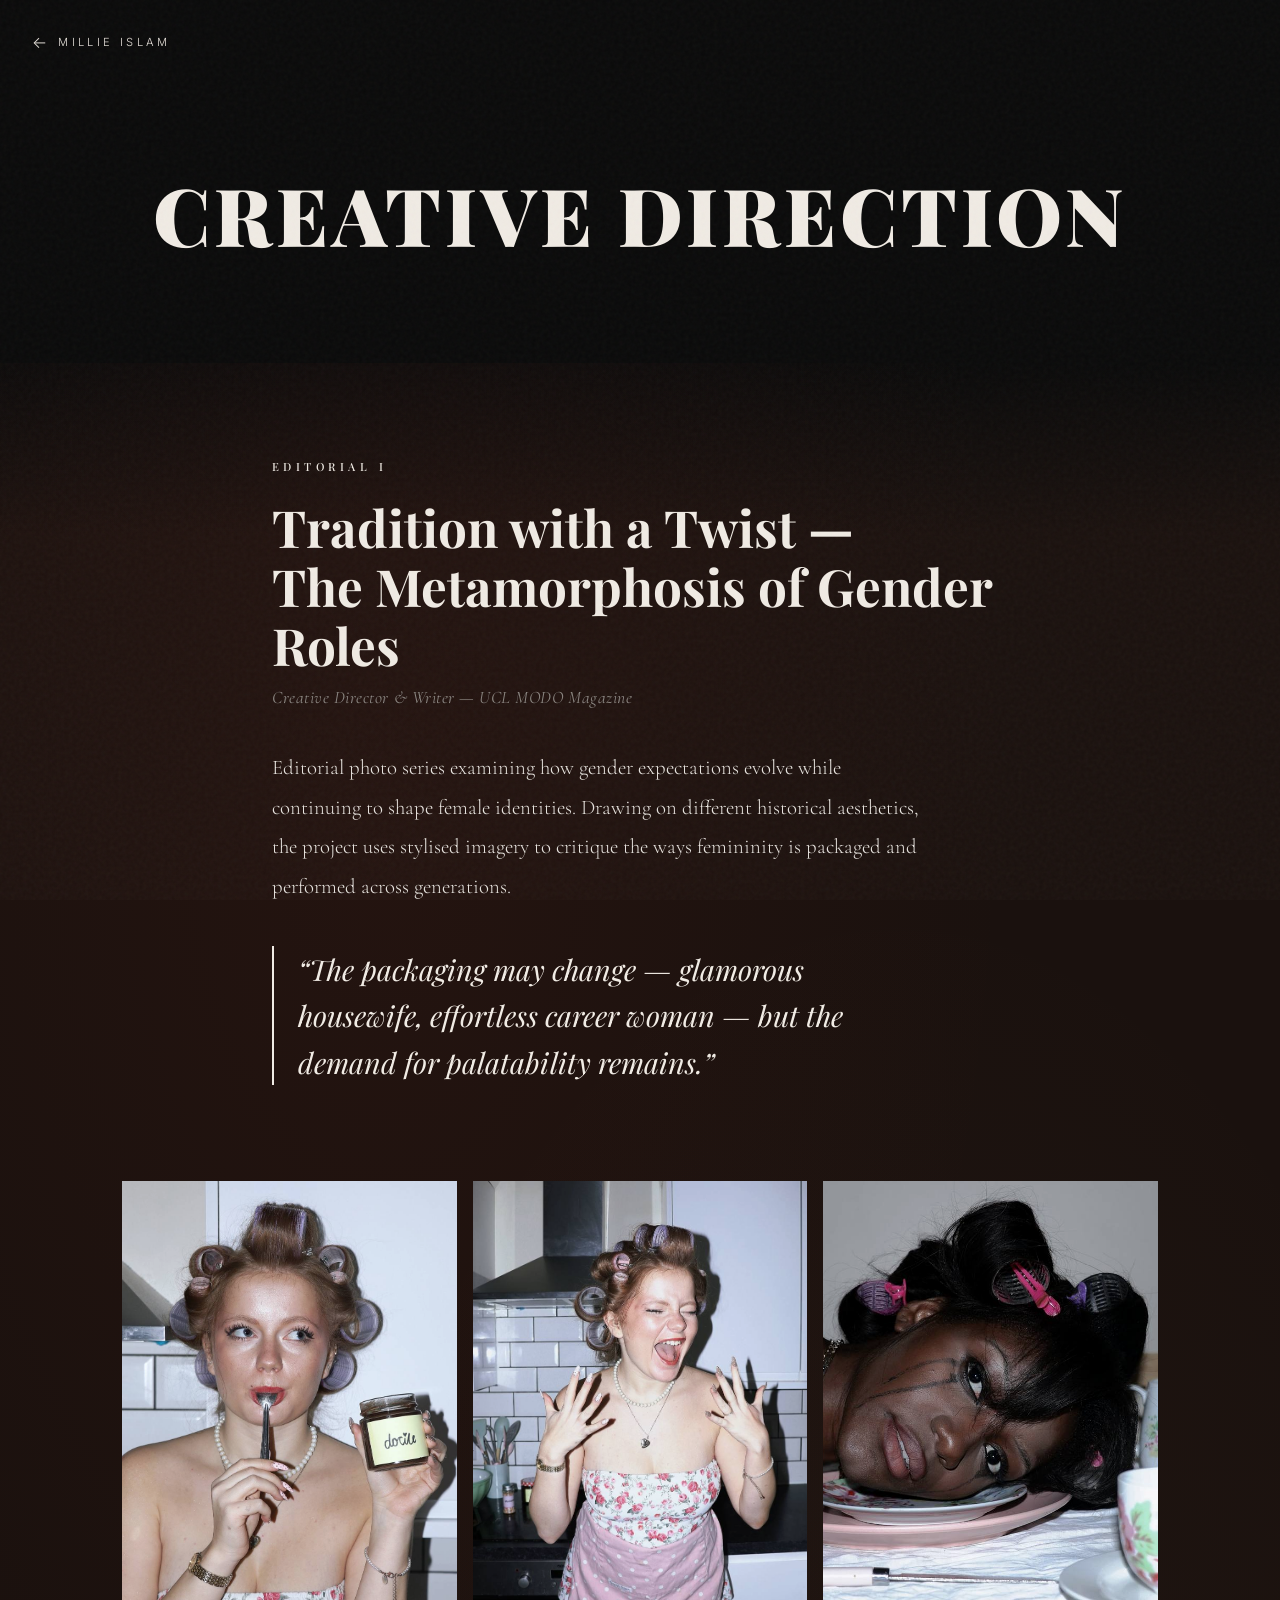
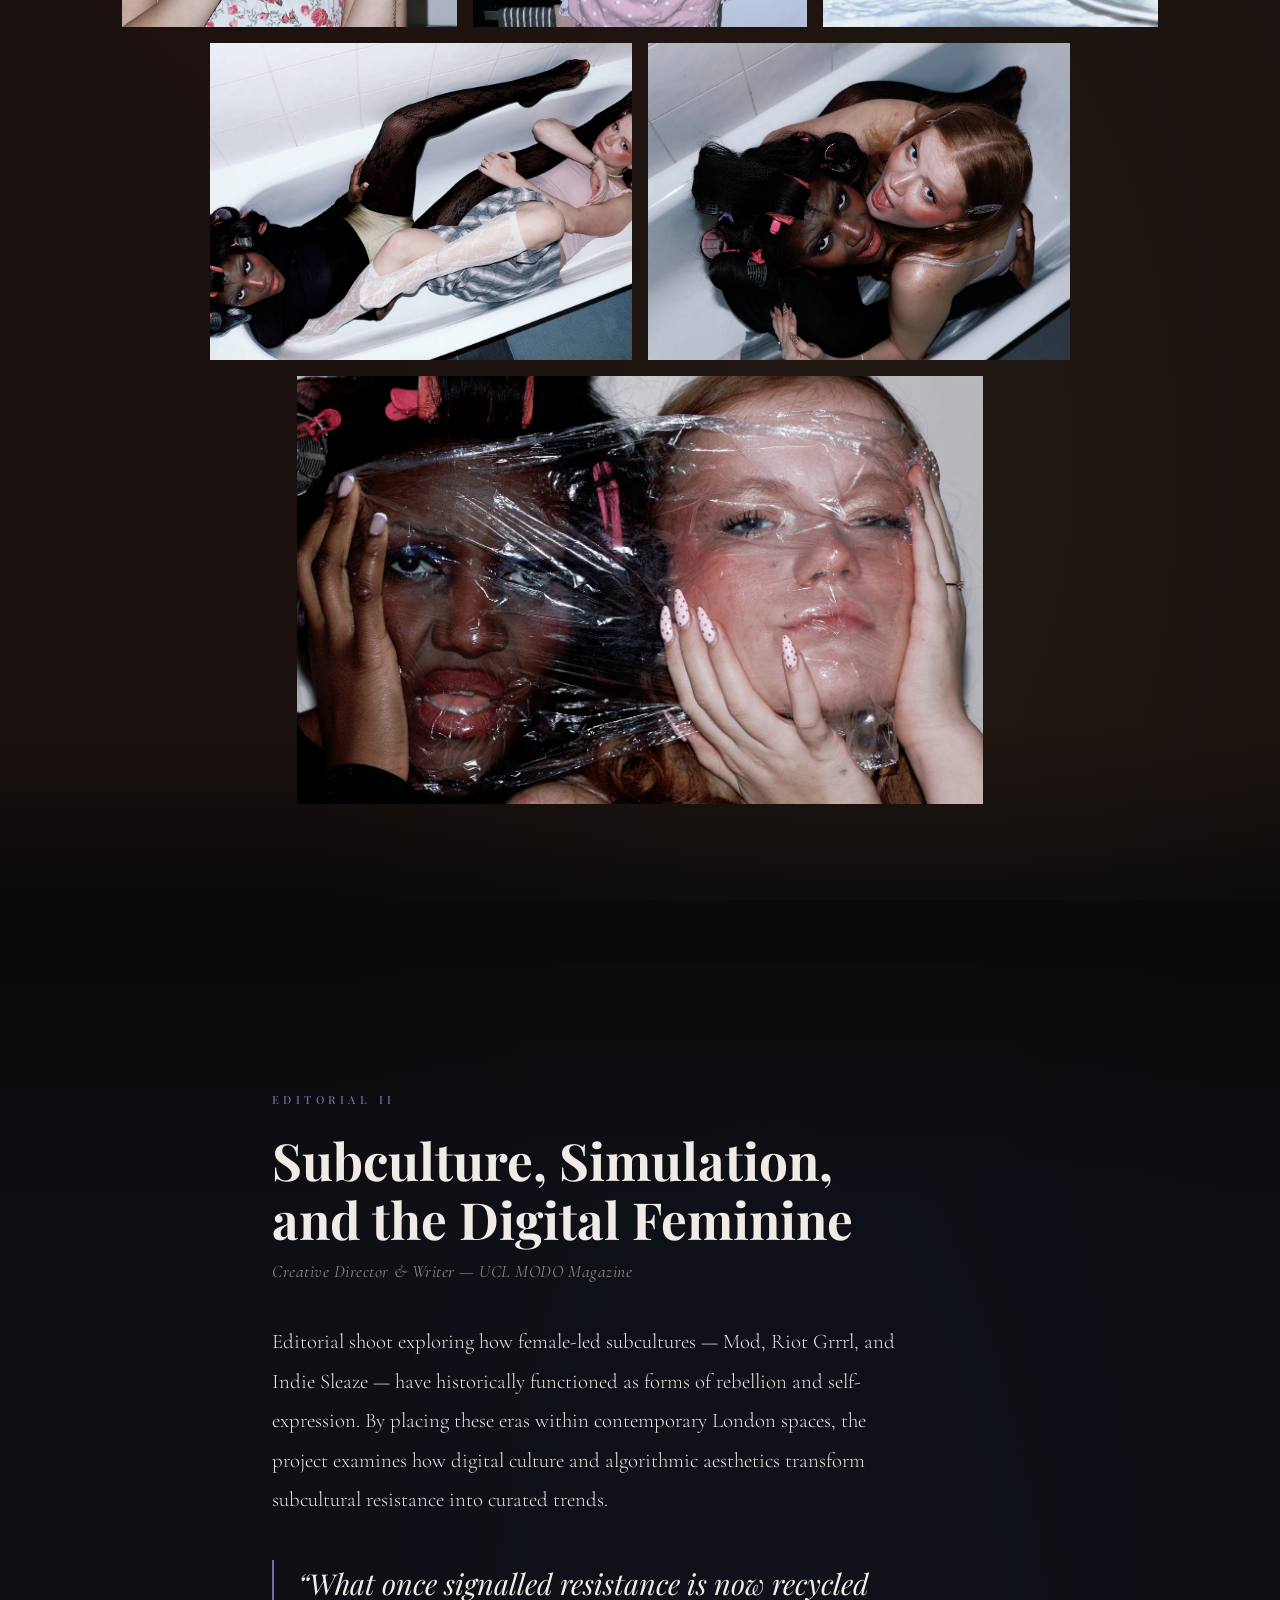
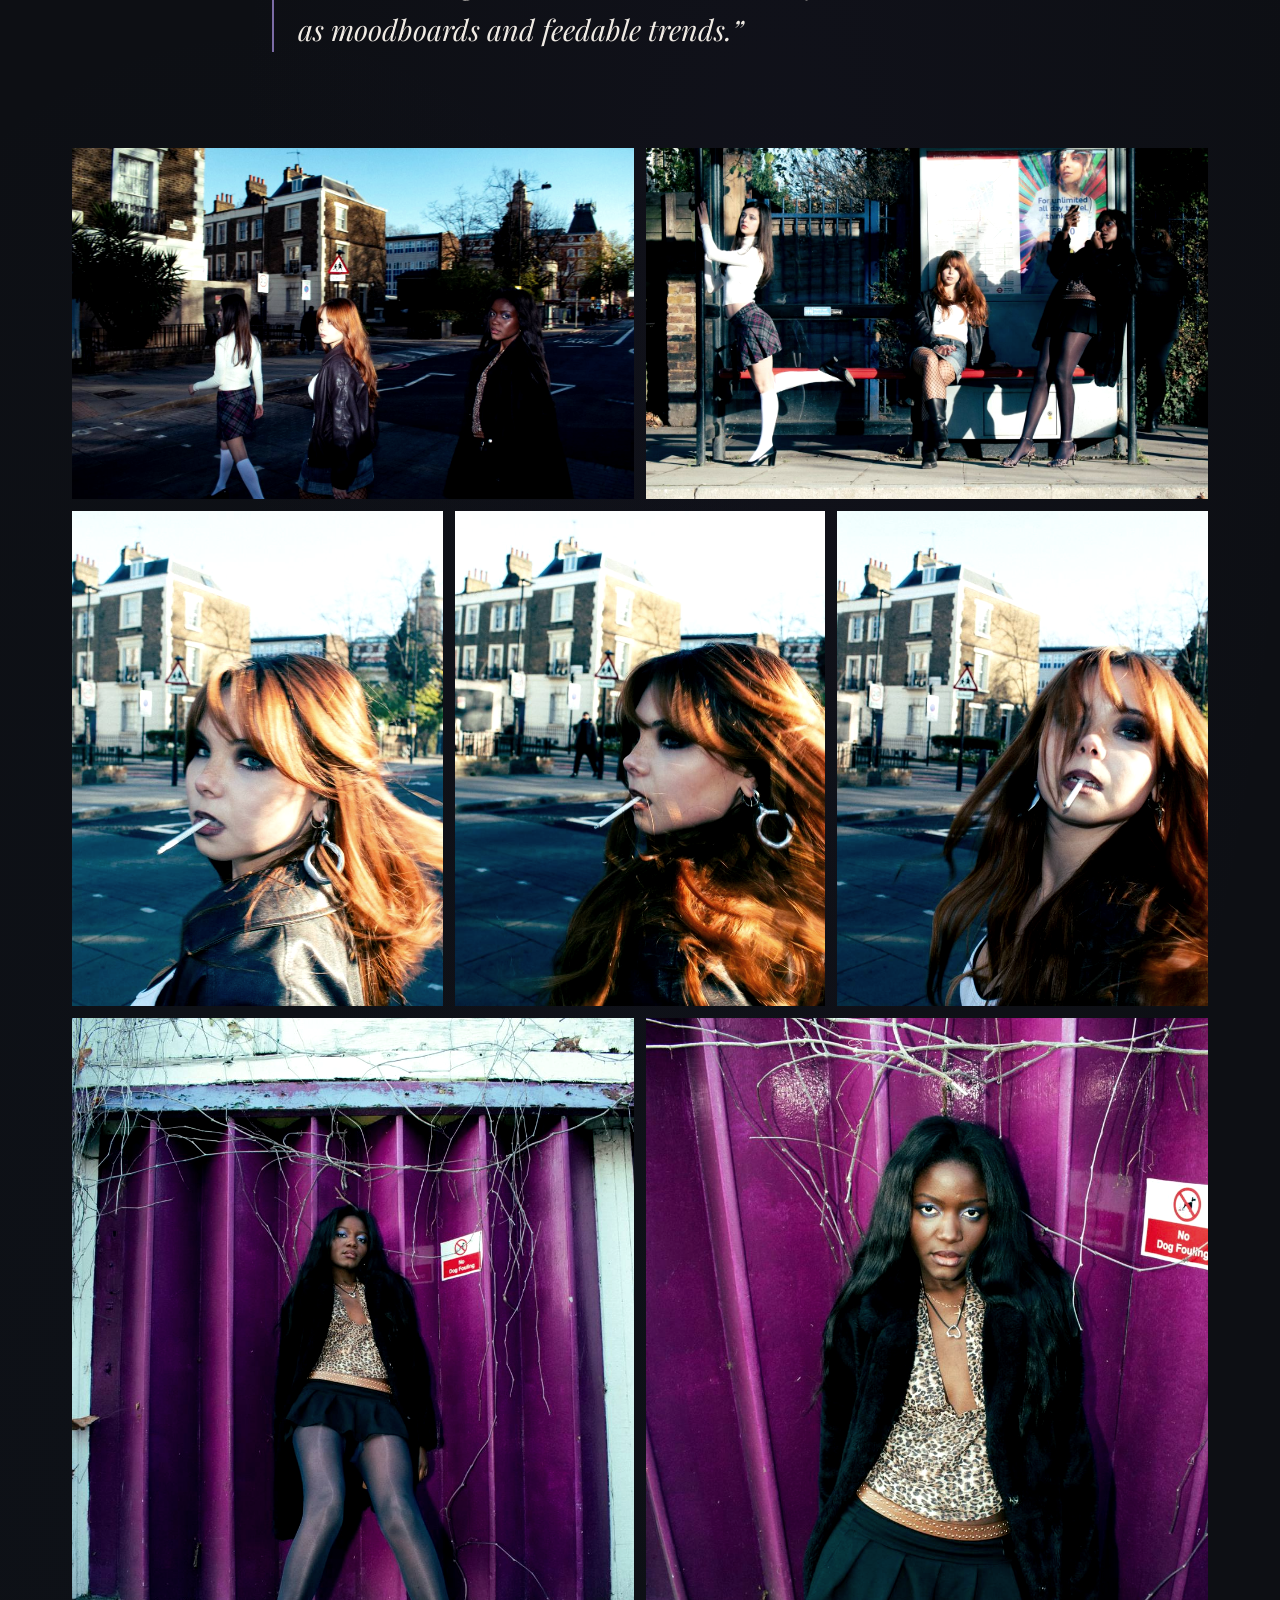
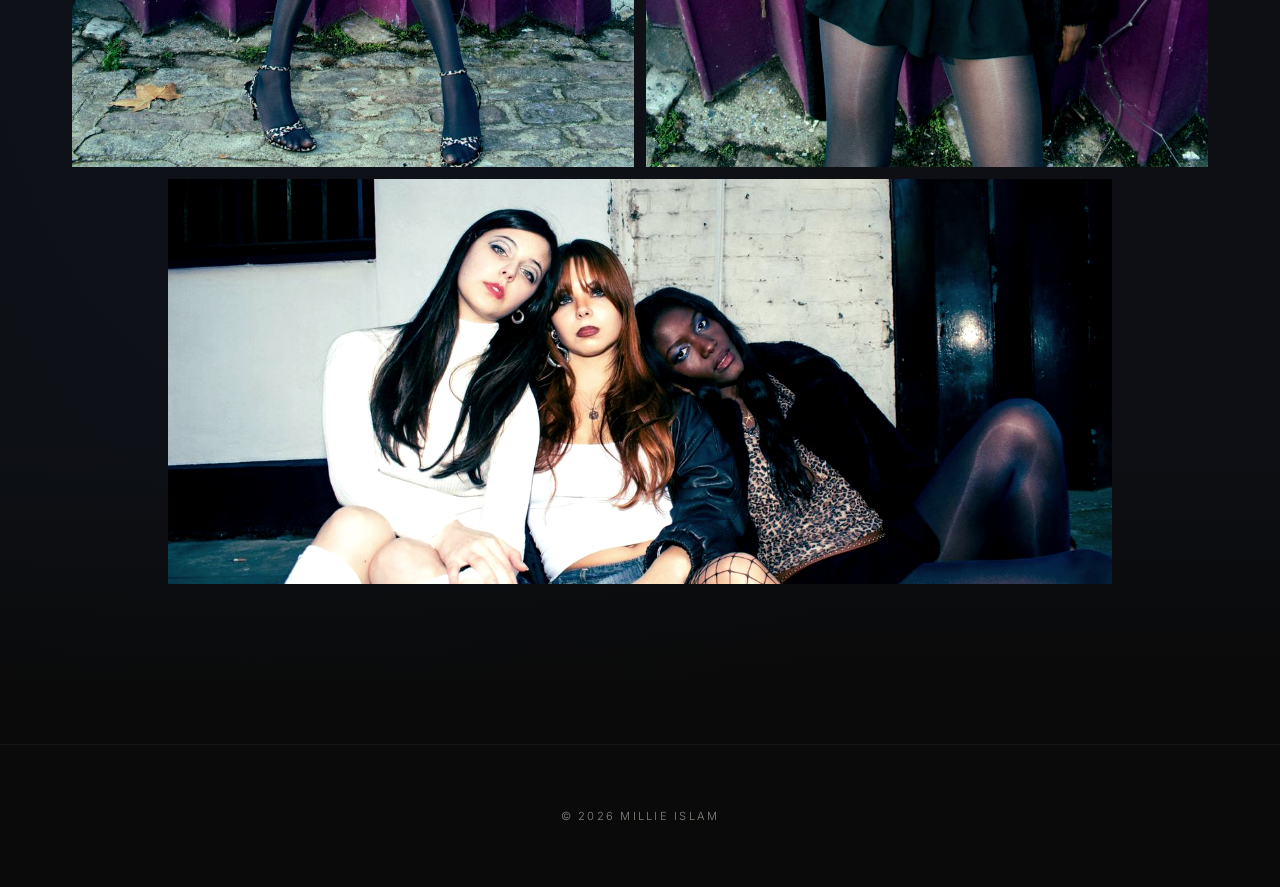
==== commit a89e4e7b: "Make Lovett visible" ====
--- a/creative.html
+++ b/creative.html
@@ -246,8 +246,8 @@
 .gallery-2 .g2-3 { grid-column: 1 / 5; grid-row: 2; aspect-ratio: 3/4; }
 .gallery-2 .g2-4 { grid-column: 5 / 9; grid-row: 2; aspect-ratio: 3/4; }
 .gallery-2 .g2-5 { grid-column: 9 / 13; grid-row: 2; aspect-ratio: 3/4; }
-.gallery-2 .g2-6 { grid-column: 1 / 5; grid-row: 3; aspect-ratio: 3/4; }
-.gallery-2 .g2-7 { grid-column: 5 / 13; grid-row: 3; aspect-ratio: 16/9; }
+.gallery-2 .g2-6 { grid-column: 1 / 7; grid-row: 3; aspect-ratio: 3/4; }
+.gallery-2 .g2-7 { grid-column: 7 / 13; grid-row: 3; aspect-ratio: 3/4; }
 .gallery-2 .g2-8 { grid-column: 2 / 12; grid-row: 4; aspect-ratio: 21/9; }
 
 
@@ -287,8 +287,8 @@
   .gallery-2 .g2-3 { grid-column: 1; grid-row: 3; }
   .gallery-2 .g2-4 { grid-column: 2; grid-row: 3; }
   .gallery-2 .g2-5 { grid-column: 1; grid-row: 4; }
-  .gallery-2 .g2-6 { grid-column: 2; grid-row: 4; }
-  .gallery-2 .g2-7 { grid-column: 1 / 3; grid-row: 5; }
+  .gallery-2 .g2-6 { grid-column: 1; grid-row: 4; }
+  .gallery-2 .g2-7 { grid-column: 2; grid-row: 4; }
   .gallery-2 .g2-8 { grid-column: 1 / 3; grid-row: 6; }
 
   .page-header { padding: 7rem 1.5rem 4rem; }
@@ -359,7 +359,7 @@
     <div class="img-wrap g2-4"><img src="images/shoot2_4.jpg" alt="Subculture editorial 4"></div>
     <div class="img-wrap g2-5"><img src="images/shoot2_5.jpg" alt="Subculture editorial 5"></div>
     <div class="img-wrap g2-6"><img src="images/shoot2_6.jpg" alt="Subculture editorial 6"></div>
-    <div class="img-wrap g2-7"><img src="images/shoot2_7.jpg" alt="Subculture editorial 7" style="object-position: center top;"></div>
+    <div class="img-wrap g2-7"><img src="images/shoot2_7.jpg" alt="Subculture editorial 7"></div>
     <div class="img-wrap g2-8"><img src="images/shoot2_8.jpg" alt="Subculture editorial 8"></div>
   </div>
 </section>
